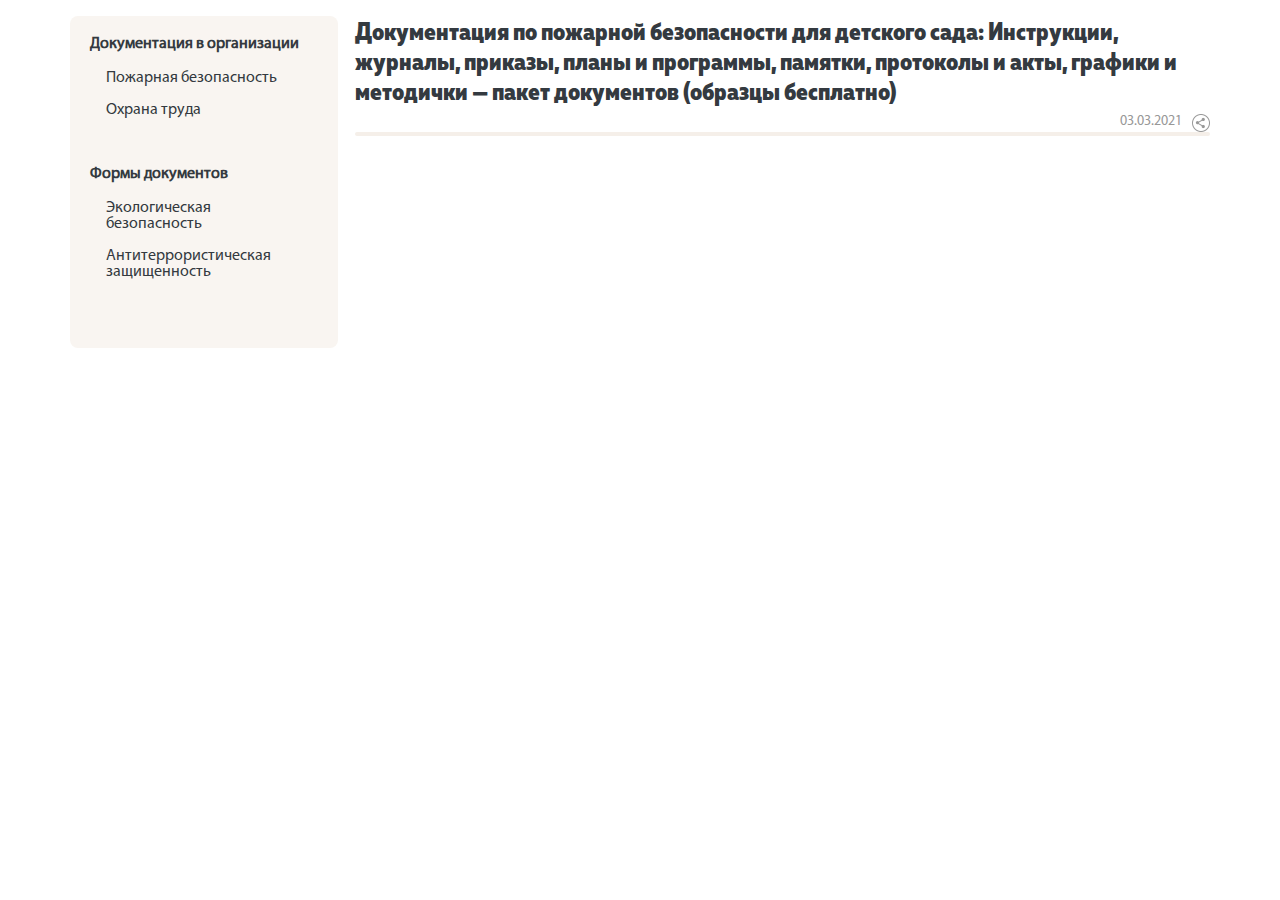
==== detail.html @ 2330998b "начал детальную статью" ====
<!DOCTYPE html>
<html lang="en">

<head>
    <meta charset="UTF-8">
    <meta http-equiv="X-UA-Compatible" content="IE=edge">
    <meta name="viewport" content="width=device-width, initial-scale=1.0">
    <link rel="stylesheet" href="/css/bootstrap.min.css">
    <link rel="stylesheet" href="/css/template_styles.css">
    <link rel="stylesheet" href="/css/main.css">
    <title>Детальная новость</title>
</head>

<body>
    <div class="container">
        <div class="row my-3">
            <div class="col-lg-3 px-0">
                <div class="filter">
                    <ul class="filter-list pl-0 pt-0">
                        <li class="dropright filter-list_margin">
                            <div class="filter-list_li__title">Документация в организации</div>
                            <ul class="filter-list pl-2">
                                <li class="dropright">
                                    <a class="dropdown-item filter-list_li" href="#">
                                        <div class="text-normal">Пожарная безопасность</div>
                                    </a>
                                </li>
                                <li class="dropright">
                                    <a class="dropdown-item filter-list_li" href="#">
                                        <div class="text-normal">Охрана труда</div>
                                    </a>
                                </li>
                            </ul>
                        </li>
                        <li class="dropright filter-list_margin">
                            <div class="filter-list_li__title">Формы документов</div>
                            <ul class="filter-list pl-2">
                                <li class="dropright">
                                    <a class="dropdown-item filter-list_li" href="#">
                                        <div class="text-normal">Экологическая безопасность</div>
                                    </a>
                                </li>
                                <li class="dropright">
                                    <a class="dropdown-item filter-list_li" href="#">
                                        <div class="text-normal">Антитеррористическая защищенность</div>
                                    </a>
                                </li>
                            </ul>
                        </li>
                    </ul>
                </div>
            </div>
            <div class="col-lg-9 px-0">
                <h1>Документация по пожарной безопасности для детского сада: Инструкции, журналы, приказы, планы и
                    программы, памятки, протоколы и акты, графики и методички — пакет документов (образцы бесплатно)
                </h1>
                <div class="d-flex justify-content-end">
                    <div class="article_date article_description">03.03.2021</div>
                    <div class="article_share"></div>
                </div>
                <div class="content"></div>

            </div>

</body>

</html>
---- css/template_styles.css ----
@charset "UTF-8";

@font-face {
    font-display: swap;
    font-family: "MullerNarrow-ExtraBold";
    src: local("MullerNarrow-ExtraBold"), url("/fonts/MullerNarrow-ExtraBold.eot?#iefix") format("embedded-opentype"), url("/fonts/MullerNarrow-ExtraBold.woff") format("woff"), url("/fonts/MullerNarrow-ExtraBold.ttf") format("truetype"), url("/fonts/MullerNarrow-ExtraBold.otf") format("opentype");
}

@font-face {
    font-display: swap;
    font-family: "MyriadPro-Regular";
    src: local("MyriadPro-Regular"), url("/fonts/MyriadPro-Regular.eot?#iefix") format("embedded-opentype"), url("/fonts/MyriadPro-Regular.woff") format("woff"), url("/fonts/MyriadPro-Regular.ttf") format("truetype"), url("/fonts/MyriadPro-Regular.otf") format("opentype");
}

@font-face {
    font-display: swap;
    font-family: "MyriadPro-Bold_0";
    src: local("MyriadPro-Bold_0"), url("/fonts/MyriadPro-Bold_0.eot?#iefix") format("embedded-opentype"), url("/fonts/MyriadPro-Bold_0.woff") format("woff"), url("/fonts/MyriadPro-Bold_0.ttf") format("truetype"), url("/fonts/MyriadPro-Bold_0.otf") format("opentype");
}

body {
    font-family: MyriadPro-Regular;
    font-size: 18px;
    line-height: 1.2;
    font-weight: 400;
    color: #343a40;
}

h1 {
    font-family: "MullerNarrow-ExtraBold";
    font-size: 25px;
    line-height: 1.2;
    font-weight: 800;
    color: #343a40;
}

.h2 {
    font-size: 2rem !important;
}

h3 {
    font-family: "MullerNarrow-ExtraBold";
    font-size: 19px;
    line-height: 1.2;
    font-weight: 800;
    color: #343a40;
}

.home {
    background-image: url("/bitrix/templates/new-gotdoc/img/logo.png");
    background-repeat: no-repeat;
    background-size: contain;
    width: 55px;
    height: 50px;
    background-position: center;
}

.banner {
    background-image: url(img/banner-head.png);
    background-repeat: no-repeat;
    width: 100%;
    height: 45px;
}

.nav-link_menu {
    font-size: 14px;
    color: #dc3545;
}

.nav-link_menu:hover {
    color: #F07581;
}

.select-region_city {
    font-size: 16px;
    color: #dc3545;
}

.wrapGeoIpReaspekt {
    font-family: MyriadPro-Regular;
}

.select-region_city:hover {
    cursor: pointer;
}

.select-region_text {
    font-size: 16px;
    color: #212529;
}

.dottedUnderline {
    border-bottom: 2px dotted;
    border-bottom-color: currentcolor;
    border-bottom-color: #dc3545;
}

.select-region_button {
    padding: 7px 33px;
    background-color: rgba(0, 0, 0, 0);
    border: 1px solid #dc3545;
    border-radius: 5px;
}

.user-name {
    color: #212529;
}

.bi-caret-down-fill {
    font-size: 10pt;
    vertical-align: bottom;
    padding-left: 2px;
}

.site-name {
    font-family: MyriadPro-Bold_0;
    font-size: 22px;
    font-weight: 700;
    color: #212529;
}

.site-name:hover,
.user-name:hover {
    color: #212529;
    text-decoration: none;
}

.site-name_explanation {
    font-size: 16px;
    color: #212529;
}

.phone {
    font-size: 20px;
    color: #212529;
    position: relative;
}

.phone:hover {
    color: #7E8994;
}

.opening-hours {
    font-size: 16px;
    color: #212529;
}

.catalog_btn {
    background-color: #dc3545;
    border-radius: 5px;
    padding-right: 60px;
    font-family: MyriadPro-Bold_0;
    font-size: 16px;
    font-weight: 700;
    color: #ffffff !important;
    border: none;
}

.catalog_btn__img {
    padding: 16px;
}


.catalog_btn:hover,
.search_btn:hover,
.backet:hover,
.goods_buy-button:hover {
    background-color: #EE6673;
    border-color: #EE6673;
    text-decoration: none;
    color: #ffffff;
}

.form-control_input {
    border: 2px solid #dc3545;
    border-right: none;
    border-radius: 5px 0px 0px 5px;
    min-width: 324px;
    padding: 20px 0 20px 24px;
    margin-bottom: 5px;
}

.form-control_input::-webkit-input-placeholder {
    font-size: 16px;
    color: #a1a1a1;
}

.form-control_input:-ms-input-placeholder {
    font-size: 16px;
    color: #a1a1a1;
}

.form-control_input::-ms-input-placeholder {
    font-size: 16px;
    color: #a1a1a1;
}

.form-control_input::placeholder {
    font-size: 16px;
    color: #a1a1a1;
}

.form-control_input:focus {
    color: #495057;
    background-color: #fff;
    border-color: #dc3545;
    outline: 0;
    -webkit-box-shadow: none;
    box-shadow: none;
}

.search_btn {
    background-color: #dc3545;
    border-radius: 0px 5px 5px 0px;
    background-image: url(img/magnifier.png);
    background-repeat: no-repeat;
    background-position: center;
    border: 2px solid #dc3545;
    padding: 20px;
    margin-left: -5px;
    margin-bottom: 5px;
}

.backet {
    background-color: #dc3545;
    border-radius: 5px;
    padding: 10px 12px;
}

.backet_text {
    font-family: MyriadPro-Bold_0;
    font-size: 16px;
    font-weight: 700;
    color: #ffffff;
}

.dropdown .dropdown-toggle::after {
    border: none;
}

.dropdown-menu {
    background-color: #f9f5f1;
    margin: 0;
    width: 100%;
    padding: 10px;
}

ul.dropdown-menu {
    background-color: #ffffff;
}

.dropdown-item {
    padding: 8px;
    font-size: 16px;
    line-height: 15px;
    padding: 0.5rem;
    white-space: normal;
}

.dropdown-item:hover,
.dropdown-item:focus {
    background-color: #ffffff;
    border-radius: 8px;
    cursor: pointer;
}

.dropdown-submenu {
    position: relative;
}

.show>li>a.dropdown-item:hover,
.dropdown-item_li>a.dropdown-item:hover {
    background-color: #f9f5f1;
}

.dropdown-submenu .dropdown-menu {
    top: -0.55rem !important;
    left: 100% !important;
    margin-left: .6rem;
    margin-right: .1rem;
    padding: 10px;
}

.dropdown-item_li {
    list-style: none;
}

.bread-crumps_link {
    font-size: 14px;
    color: #a8a8a8;
}

.bread-crumps_general-padding {
    padding-top: 3pt;
}

.fa::after {
    content: "·";
    margin: 0 0.2rem;
    color: #a8a8a8;
}

.bread-crumps_link:hover {
    color: #a8a8a8;
    text-decoration: none;
}

.filter {
    background-color: #f9f5f1 !important;
    border-radius: 8px !important;
    padding: 20px !important;
    max-width: 94% !important;
    background-image: none !important;
    border: none !important;
}

.filter-title {
    font-family: MullerNarrow-ExtraBold;
    font-size: 25px !important;
    font-weight: 800 !important;
    margin-top: 25pt;
}

.filter-title_name {
    margin-top: 0;
    font-size: 1.75rem;
}

.filter-list_li {
    font-size: 16px;
    line-height: 16px;
    white-space: normal !important;
}

.filter-list>li {
    list-style: none;
}

.bx_filter_param_label {
    display: none;
}

.dropright .dropdown-toggle::after {
    border: none;
}

.dropdown-toggle::after {
    content: none;
}

.bi-chevron-right {
    font-size: 12px;
}

.text-normal {
    white-space: normal !important;
    width: 100%;
    color: #343a40;
}

.custom-control {
    padding-top: 10px;
}

.custom-control-label {
    font-family: "MyriadPro-Regular";
    font-size: 16px;
    line-height: 17px;
    padding-top: 4px;
    color: #343a40;
}

.custom-control-input:checked~.custom-control-label::before {
    border-color: #D6C0A9;
    background-color: #D6C0A9;
}

.custom-control-input:focus~.custom-control-label::before {
    -webkit-box-shadow: 0 0 0 .2rem #EBD8C6;
    box-shadow: 0 0 0 .2rem #EBD8C6;
}

.title {
    font-family: MullerNarrow-ExtraBold;
    font-size: 25px;
    line-height: 37px;
    font-weight: 800;
    margin-bottom: 0;
}

.card {
    background-color: #ffffff;
    border: 2px solid #f5efe9;
    border-radius: 8px;
    width: 12rem;
    height: 12rem;
    margin-right: 0.7rem;
    margin-bottom: 0.7rem;
}

.card-body {
    padding: 0;
    margin: 0px auto 20px auto;
}

.card-img-top {
    margin: 0.5rem auto;
    background-size: contain;
    background-repeat: no-repeat;
    background-position: center;
    min-height: 7rem;
    max-width: 6rem;
}

.card-text {
    font-size: 16px;
    line-height: 17px;
    color: #343a40;
    padding: 0 8px;
}

.sort {
    margin-top: 34px;
}

.sort-title,
.sort-link {
    font-size: 14px;
    line-height: 17px;
    color: #989898;
    padding-right: 30px;
    margin-bottom: 0;
}

.sort-link:hover {
    text-decoration: none;
    color: #343a40;
}

.product-list {
    background-color: #f9f5f1;
    border-radius: 8px;
    padding: 24px 36px 11px 16px;
    margin-top: 12px;
    min-height: 10rem;
}

.product-list_img {
    width: 17rem;
    background-size: contain;
    margin-right: 37px;
    background-repeat: no-repeat;
    background-position: center;
    min-width: 7rem;
    max-width: 7rem;
}

.product-list_text__title {
    margin-bottom: 14px;
}

.product-list_text__title-link,
.product-list_text__title-link:hover {
    color: #343a40;
    text-decoration: none;
}

.product-list_text__description {
    font-size: 14px;
    color: #989898;
}

.product-list_text {
    padding-right: 37px;
    padding-top: 10px;
    max-width: 27.3rem;
    min-width: 27.3rem;
}

.price {
    padding-top: 10px;
    width: 51%;
}

.price-new {
    font-family: "MullerNarrow-ExtraBold";
    font-size: 23px;
    font-weight: 800;
    color: #dc3545;
    padding-right: 5px;
}

.price-old {
    font-family: "MullerNarrow-ExtraBold";
    font-size: 16px;
    font-weight: 800;
    text-decoration: line-through;
}

.buy-button_link {
    padding: 10px 35px;
    background-color: #f9f5f1;
    border: 2px solid #dc3545;
    border-radius: 5px;
    font-family: "MyriadPro-Bold_0";
    font-weight: 700;
    letter-spacing: 0.01em;
    color: #dc3545;
}

.buy-button_link:hover {
    background-color: #dc3545;
    color: white;
}

.buy-button {
    padding-top: 30px;
}

.page-navigation {
    padding-top: 13px;
}

.page-navigation li.bx-active span,
.page-navigation .bx-pag-next span,
.page-navigation .bx-pag-prev span {
    padding: 0 10px;
}

.page-navigation li.bx-active {
    background-color: #f9f5f1;
}

.page-navidation_numbers {
    background-color: #ffffff;
    border: 2px solid #f5efe9 !important;
    border-radius: 8px !important;
    color: #989898;
    padding: 4px 0px;
    margin-right: 7px;
    text-decoration: none !important;
    cursor: pointer;
}

.page-navidation_numbers:hover {
    background-color: #f9f5f1;
    color: #989898 !important;
}

.page-navidation_numbers__link {
    color: #343a40;
    padding: 10px;
}

.page-navidation_numbers__link:hover {
    text-decoration: none;
    color: #343a40;
}

.text {
    padding-top: 30px;
}

.those-involved {
    margin-bottom: 70px;
    background-color: #ffffff;
    border: 2px solid #f5efe9;
    border-radius: 8px;
}

.those-involved_padding {
    padding: 10px 30px 30px 30px;
}

.those-involted_title {
    font-family: "MullerNarrow-ExtraBold";
    font-size: 25px;
    line-height: 37px;
    font-weight: 800;
}

.those-involted_icons {
    margin-top: 28px;
}

footer {
    background-color: #eee5dc;
}

.footer {
    padding: 40px 0;
}

.footer-title,
.footer-title:hover {
    font-family: "MullerNarrow-ExtraBold";
    font-size: 28px;
    font-weight: 800;
    color: #343a40;
}

.footer-phone_link,
.footer-phone_link:hover,
.footer-nord-soft_title,
.footer-nord-soft_title:hover {
    color: #343a40;
}

.footer-phone>p,
.footer-schedule>p {
    margin-bottom: 0;
}

.footer-phone,
.footer-schedule,
.footer-nord-soft {
    padding-top: 10px;
}

.footer-schedule,
.footer-nord-soft {
    line-height: 20px;
}

.footer-phone {
    font-size: 16px;
    line-height: 20px;
}

.footer-nord-soft_title {
    padding-bottom: 7px;
    margin-bottom: 0;
}

/* Карточка товара */
.goods {
    background-color: #ffffff;
    border: 2px solid #f5efe9;
    border-radius: 8px;
}

.goods-img {
    background-repeat: no-repeat;
    background-size: cover;
    background-position: center;
    min-height: 19rem;
    margin: 54px 70px 34px 54px;
}

.goods_price-new {
    font-family: "MullerNarrow-ExtraBold";
    font-size: 30px;
    font-weight: 800;
    color: #dc3545;
    padding-right: 8px;
}

.goods_buy-button {
    font-weight: 700;
    letter-spacing: 0.01em;
    color: #ffffff;
    background-color: #dc3545;
    border-radius: 5px;
    padding: 13px 45px;
    margin-top: 7px;
    font-size: 18px;
}

.goods-content {
    padding-top: 37px;
}

.goods-content_text {
    font-size: 16px;
    color: #989898;
    margin-bottom: 0;
}

.goods-banner {
    padding-top: 20px;
}

.goods-description {
    padding-top: 40px;
}

.goods-description_btn {
    font-size: 16px;
    line-height: 17px;
    border: 2px solid #f5efe9;
    border-radius: 8px;
    padding: 15px 23px;
    margin-right: 8px;
}

.goods-description_btn:focus,
.goods-description_btn:hover {
    -webkit-box-shadow: none;
    box-shadow: none;
    background-color: #f9f5f1;
}

.goods-description_list {
    padding-left: 0;
    line-height: 30px;
    padding-top: 20px;
}

.goods-description_list__frame {
    padding-right: 24px;
}

.goods-description_list__text {
    margin-top: 12px;
}

.goods-description_list>ol {
    padding-left: 0;
}

.goods-description_list>li,
.goods-description_list>ol>li {
    margin-left: 15px;
}

b {
    font-family: "MullerNarrow-ExtraBold";
    font-size: 19px;
    font-weight: 800;
}

.embed-responsive {
    border-radius: 8px;
    border: 2px solid white;
}

.question {
    margin-top: 40px;
}

.question-text {
    padding: 30px;
    border: 2px solid #f5efe9;
    border-radius: 8px;
    margin-top: 13px;
}

.review-img {
    background-color: #fefefe;
    border: 2px solid #f5efe9;
    height: 80px;
    margin-top: 40px;
    margin-right: 20px;
}

.review-img_url {
    border-radius: 50%;
    min-width: 80px;
    min-height: 80px;
    background-size: contain;
    background-repeat: no-repeat;
    background-position: center;
}

.questions {
    background-color: #f9f5f1;
    border-radius: 8px;
    padding: 20px 24px 20px 44px;
    margin-top: 55px;
}

.questions-text {
    font-family: "MullerNarrow-ExtraBold";
    font-size: 25px;
    font-weight: 800;
}

.questions-button {
    padding: 15px 25px;
}

.interest {
    margin-top: 76px;
    margin-bottom: 28px;
}

.card-interest {
    background-color: #f9f5f1;
    border-radius: 8px;
}

.card-interest_img {
    max-width: 120px;
    padding-top: 22px;
    padding-bottom: 7px;
    max-height: 145px;
}

.card-interest_text {
    min-height: 12rem;
    padding: 0 10px;
}

.card-interest_price {
    padding: 20px 0;
    min-height: 4.5rem;
}

.card-interest_button {
    padding-bottom: 35px;
}

.card-interest_button__link {
    padding: 12px 60px;
}

.those-involved-goods {
    margin-top: 70px;
}

/*Backet*/

.basket-item-block-amount {
    display: none;
}

.basket-item-property {
    display: none !important;
}

.basket-btn-checkout {
    font-family: MyriadPro-Bold_0;
    font-size: 16px;
    font-weight: 700;
    color: #ffffff;
    background-color: #dc3545 !important;
    padding: 10px 12px;
    border-radius: 5px;
}

.basket-btn-checkout:hover {
    background-color: #EE6673 !important;
    border-color: #EE6673 !important;
}

.bx-soa-pp-desc-container {
    display: none;
}

.row .sale-order-list-button-container .ajax_reload {
    display: none;
}

.bx_filter_search_button {
    left: 95%;
    z-index: 1;
}

.three-steps {
    background-color: #ffffff;
    border: 2px solid #f5efe9;
    border-radius: 8px;
    padding: 10px 30px 30px 30px;
}

.three-steps_title {
    font-family: "MullerNarrow-ExtraBold";
    font-size: 25px;
    line-height: 50px;
    font-weight: 800;
    color: #343a40;
}

.three-steps_cards {
    display: -webkit-box;
    display: -ms-flexbox;
    display: flex;
    -webkit-box-pack: justify;
    -ms-flex-pack: justify;
    justify-content: space-between;
    padding-top: 30px;
}

.three-steps_cards__text {
    font-size: 16px;
    line-height: 1.2;
    font-weight: 400;
    color: #343a40;
    padding-top: 20px;
    text-align: center;
}

.three-steps_cards__img {
    min-height: 55px;
}

.three-steps_cards__img-step1 {
    background-image: url("img/step1.png");
    background-repeat: no-repeat;
    background-size: auto;
    background-position: center;
    min-height: 3.5rem;
}

.three-steps_cards__img-step2 {
    background-image: url("img/step2.png");
    background-repeat: no-repeat;
    background-size: auto;
    background-position: center;
    min-height: 3.5rem;
}

.three-steps_cards__img-step3 {
    background-image: url("img/step3.png");
    background-repeat: no-repeat;
    background-size: auto;
    background-position: center;
    min-height: 3.5rem;
}

.point {
    width: 15px;
    height: 15px;
    background-color: #f8d7da;
    border-radius: 3px;
    -ms-flex-item-align: center;
    -ms-grid-row-align: center;
    align-self: center;
    margin-bottom: 5rem;
    min-width: 15px;
}

/*Фильтр в каталоге*/
---- css/main.css ----
@charset "UTF-8";
/*general*/
.filter-list {
  padding-top: 10px;
}

.carousel-indicators li {
  width: 17px !important;
  height: 17px !important;
  background-color: #feffff !important;
  border-radius: 50%;
  position: relative;
}

.carousel-caption {
  text-align: start !important;
  left: 5% !important;
}

.slide-title {
  font-family: "MullerNarrow-ExtraBold";
  font-size: 45px;
  line-height: 1.2;
  font-weight: 800;
  color: #212529;
}

.slide-title_key {
  color: #dc3545;
}

.slide-description {
  font-family: "MyriadPro-Regular";
  font-size: 20px;
  line-height: 29px;
  font-weight: 600;
  color: #212529;
  padding-top: 15px;
}

.slide-description_price {
  font-weight: 700;
  color: #dc3545;
}

.slide-description_list {
  padding-top: 20px;
  max-width: 50%;
  padding-bottom: 10px;
}

.slide-description_list > li {
  padding-top: 10px;
}

.promoter {
  font-size: 19px;
  line-height: 28px;
  font-weight: 400;
  color: #343a40;
  padding-top: 20px;
}

.promoter_title {
  font-family: "MullerNarrow-ExtraBold";
  font-size: 25px;
  line-height: 37px;
  font-weight: 800;
  color: #343a40;
}

.how-work {
  padding-top: 80px;
}

.how-work_title {
  font-family: "MullerNarrow-ExtraBold";
  font-size: 25px;
  line-height: 1.2;
  font-weight: 800;
  color: #343a40;
  padding-bottom: 30px;
}

.how-work_text {
  font-family: "MyriadPro-Regular";
  font-size: 18px;
  line-height: 28px;
  font-weight: 400;
  color: #343a40;
}

.directions {
  padding-top: 75px;
  width: 100%;
}

.fire-safety {
  background-image: url("../img/fire_safety.png");
  background-repeat: no-repeat;
  min-height: 180px;
  margin-right: 50px;
  background-color: #ffffff;
  -webkit-box-shadow: 0px 0px 20px 0px rgba(0, 0, 0, 0.15);
          box-shadow: 0px 0px 20px 0px rgba(0, 0, 0, 0.15);
  border-radius: 8px;
  background-size: cover;
}

.fire-safety_title,
.first-aid_title {
  top: 45%;
  left: 10%;
  position: absolute;
  font-family: "MullerNarrow-ExtraBold";
  font-size: 24px;
  line-height: 1.2;
  font-weight: 800;
  color: #343a40;
}

.first-aid {
  background-image: url("../img/first_aid.png");
  background-repeat: no-repeat;
  min-height: 180px;
  background-color: #ffffff;
  -webkit-box-shadow: 0px 0px 20px 0px rgba(0, 0, 0, 0.15);
          box-shadow: 0px 0px 20px 0px rgba(0, 0, 0, 0.15);
  border-radius: 8px;
}

.popular-goods {
  padding-top: 85px;
}

.popular-goods_title {
  font-family: "MullerNarrow-ExtraBold";
  font-size: 25px;
  line-height: 1.2;
  font-weight: 800;
  color: #343a40;
}

.popular-goods_description {
  padding-top: 10px;
}

.why-are-we {
  padding-top: 65px;
}

.why-are-we_text__description {
  line-height: 28px;
}

.why-are-we_slider__img {
  height: 255px;
  min-width: 178px;
}

.owl-stage-outer .owl-stage .center .why-are-we_slider__img {
  height: 292px;
  min-width: 204px;
}

.owl-stage .owl-item,
.owl-stage .cloned {
  padding-top: 18px;
}

.owl-stage .center {
  padding-top: 0;
}

.owl-next span {
  content: url("../img/right_arrow.png");
  position: absolute;
}

.owl-prev span {
  content: url("../img/left_arrow.png");
  position: absolute;
  left: -5%;
}

.owl-nav {
  display: -webkit-box;
  display: -ms-flexbox;
  display: flex;
  -webkit-box-pack: justify;
  -ms-flex-pack: justify;
  justify-content: space-between;
}

#carouselOne {
  position: relative;
}

.owl-nav {
  position: absolute;
  width: 100%;
  top: 40%;
}

.container1 {
  background: #EEE5DC !important;
}

.block7_11 {
  background: url("../img/Папка1.png") no-repeat;
  background-color: rgba(0, 0, 0, 0);
  background-position-x: 0%;
  background-position-y: 0%;
  background-color: transparent;
  background-position: bottom;
  width: 100%;
  height: 100%;
  padding: 0px !important;
  padding-top: 0px;
  z-index: -5;
  left: 0%;
}

.block7_12 {
  background: url("../img/Папка2.png") no-repeat;
  background-color: rgba(0, 0, 0, 0);
  background-position-x: 0%;
  background-position-y: 0%;
  background-color: #EEE5DC;
  background-position: top;
  width: 100%;
  height: 100%;
  padding: 0px !important;
  z-index: -5;
  left: 0%;
}

.rowfront {
  font-family: "MullerNarrow-ExtraBold";
  font-size: 25px;
  line-height: 64px;
  font-weight: 800;
  color: #343a40;
}

/*articles*/
.filter-list_li__title {
  font-family: "MyriadPro-Regular";
  font-size: 16px;
  line-height: 16px;
  font-weight: 700;
  color: #343a40;
}

.filter-list_margin {
  margin-bottom: 40px;
}

.article {
  background-color: rgba(249, 245, 241, 0);
  border: 2px solid #f5efe9;
  border-radius: 5px;
}

.article_padding {
  display: -webkit-box;
  display: -ms-flexbox;
  display: flex;
  padding: 18px;
}

.article_img {
  background-repeat: no-repeat;
  background-position: center;
  background-size: cover;
  min-width: 240px;
  min-height: 160px;
  background-color: #d7b797;
  border-radius: 5px;
}

.article_text {
  padding-left: 24px;
}

.article_description {
  font-size: 14px;
  line-height: 1.2;
  font-weight: 400;
  color: #989898;
  padding-bottom: 20px;
}

.article_share {
  background-image: url(/images/share.png);
  background-repeat: no-repeat;
  background-position: center;
  background-size: cover;
  width: 18px;
  height: 18px;
}

.article_link {
  font-weight: 700;
  letter-spacing: 0.01em;
  color: #dc3545;
}

.article_link:hover {
  color: #dc3545;
  text-decoration: none;
}

.article_title {
  padding-bottom: 10px;
  color: #343a40;
}

.article_title:hover {
  color: #343a40;
  text-decoration: none;
}

.article_date {
  padding-right: 10px;
  padding-bottom: 0;
}

.content {
  background-color: rgba(249, 245, 241, 0);
  border: 2px solid #f5efe9;
  border-radius: 8px;
}
/*# sourceMappingURL=main.css.map */
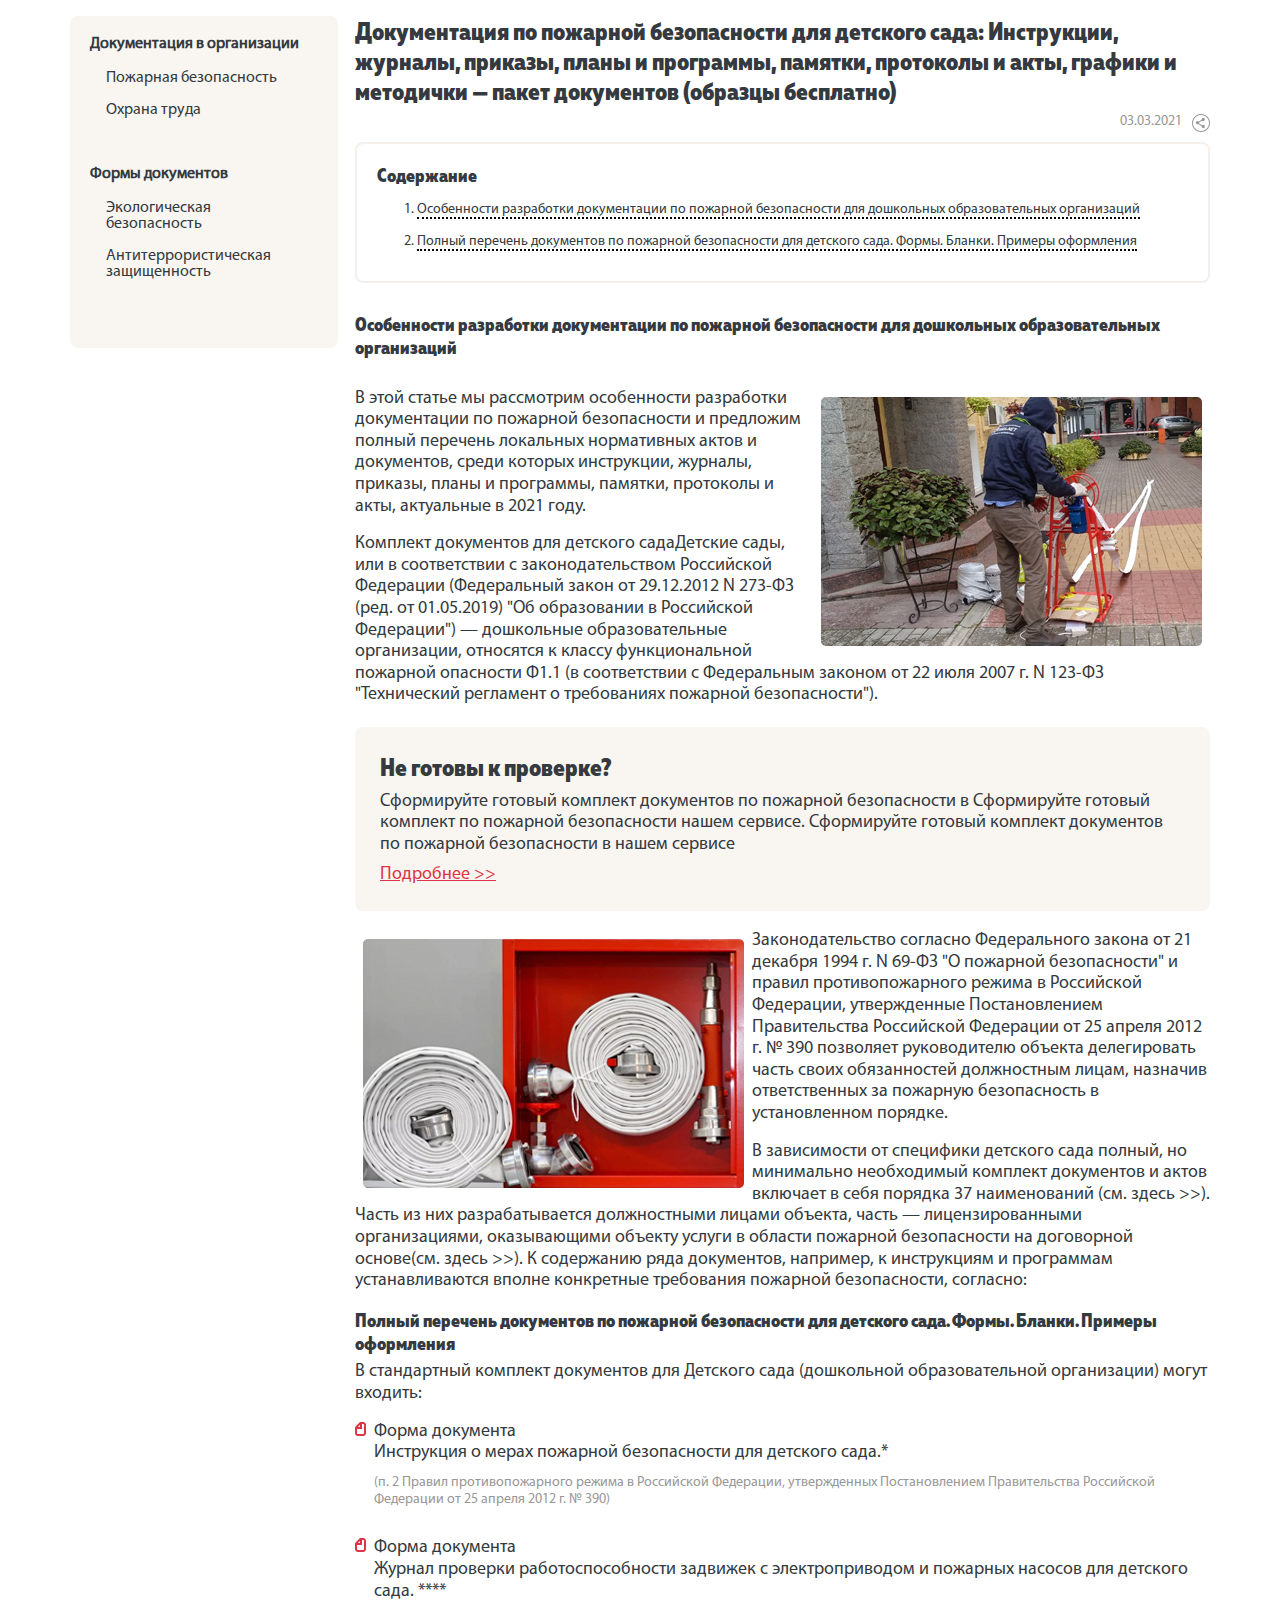
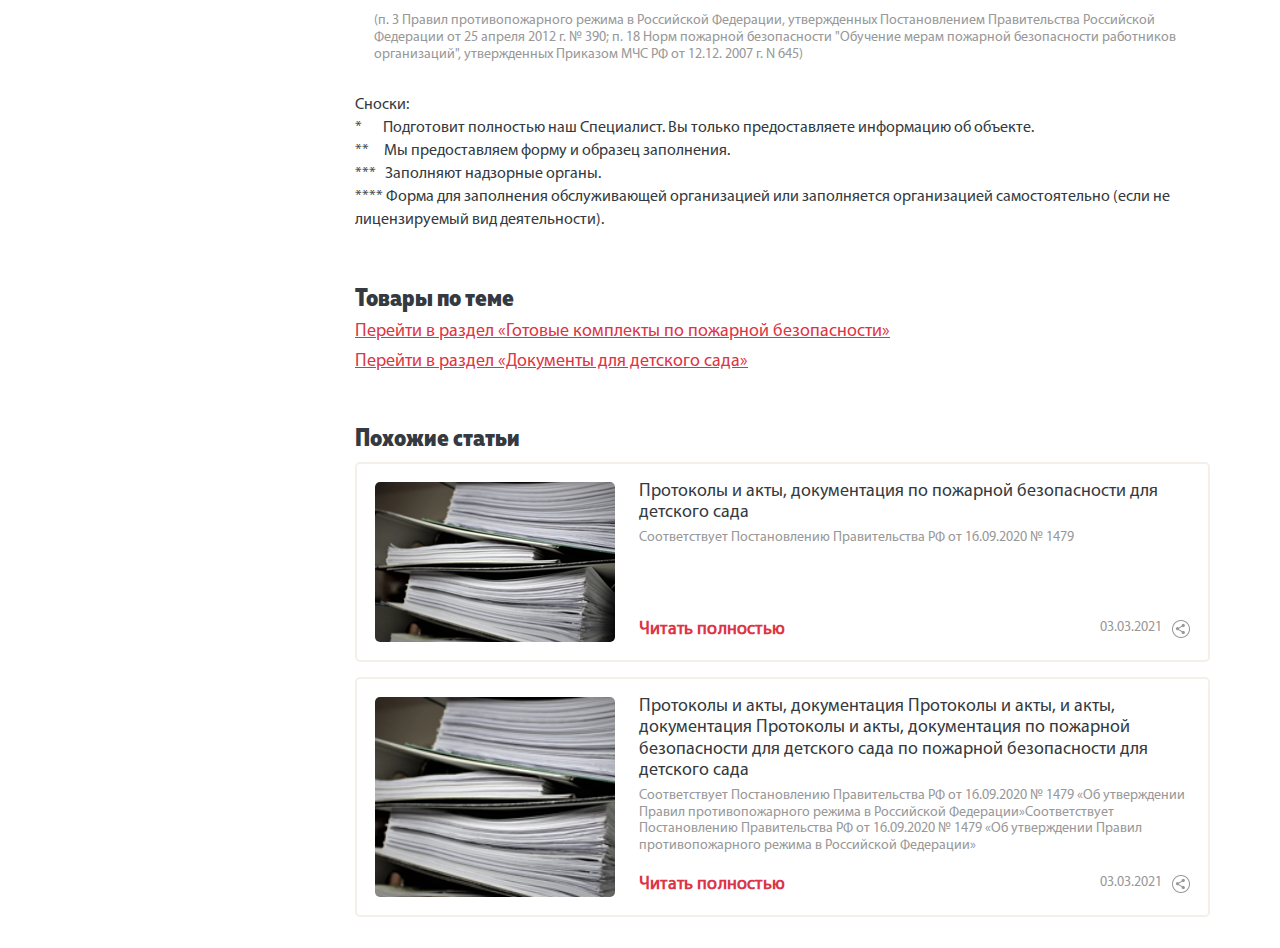
==== commit 6dfd8ad7: "закончил детальную статью" ====
--- a/detail.html
+++ b/detail.html
@@ -58,10 +58,184 @@
                     <div class="article_date article_description">03.03.2021</div>
                     <div class="article_share"></div>
                 </div>
-                <div class="content"></div>
+                <div class="content">
+                    <div class="content_padding">
+                        <div class="content_title">Содержание</div>
+                        <div class="content_list">
+                            <ol>
+                                <li>
+                                    <a href="#1">
+                                        <span>Особенности разработки документации по пожарной безопасности для
+                                            дошкольных образовательных организаций
+                                        </span>
+                                    </a>
+                                </li>
+                                <li><a href="#2">
+                                        <span>Полный перечень документов по пожарной безопасности для детского сада.
+                                            Формы. Бланки. Примеры оформления</span>
+                                    </a>
+                                </li>
+                            </ol>
+                        </div>
+                    </div>
+                </div>
+                <div class="detail">
+                    <h3><a name="1"></a>Особенности разработки документации по пожарной безопасности для дошкольных
+                        образовательных организаций</h3><br>
+                    <img src="/images/article_img_detail.png" alt="article_img_detail" class="float-right">
+                    <p>
+                        В этой статье мы рассмотрим особенности разработки
+                        документации по пожарной безопасности и предложим полный
+                        перечень локальных нормативных актов и документов, среди
+                        которых инструкции, журналы, приказы, планы и программы,
+                        памятки, протоколы и акты, актуальные в 2021 году.
+                    </p>
+                    <p>Комплект документов для детского садаДетские сады, или
+                        в соответствии с законодательством Российской Федерации
+                        (Федеральный закон от 29.12.2012 N 273-ФЗ (ред. от 01.05.2019)
+                        "Об образовании в Российской Федерации") — дошкольные
+                        образовательные организации, относятся к классу
+                        функциональной пожарной опасности Ф1.1 (в соответствии
+                        с Федеральным законом от 22 июля 2007 г. N 123-ФЗ "Технический регламент о требованиях пожарной
+                        безопасности").</p>
+
+                    <div class="article-banner">
+                        <div class="article-banner_padding">
+                            <div class="article-banner_title">Не готовы к проверке?</div>
+                            <div class="article-banner_text">Сформируйте готовый комплект документов по пожарной
+                                безопасности в Сформируйте готовый комплект по пожарной безопасности
+                                нашем сервисе. Сформируйте готовый комплект документов по пожарной безопасности в нашем
+                                сервисе</div>
+                            <a href="#" class="article-banner_link">Подробнее >></a>
+                        </div>
+                    </div>
+                    <img src="/images/article_img_detail1.png" alt="article_img_detail1" class="float-left">
+                    <p>Законодательство согласно Федерального закона от 21 декабря 1994 г. N 69-ФЗ "О пожарной
+                        безопасности" и правил противопожарного режима в Российской Федерации, утвержденные
+                        Постановлением Правительства Российской Федерации от 25 апреля 2012 г. № 390 позволяет
+                        руководителю объекта делегировать часть своих обязанностей должностным лицам, назначив
+                        ответственных за пожарную безопасность в установленном порядке.</p>
+                    <p>В зависимости от специфики детского сада полный, но минимально необходимый комплект документов и
+                        актов включает в себя порядка 37 наименований (см. здесь >>). Часть из них разрабатывается
+                        должностными лицами объекта, часть — лицензированными организациями, оказывающими объекту услуги
+                        в области пожарной безопасности на договорной основе(см. здесь >>). К содержанию ряда
+                        документов, например, к инструкциям и программам устанавливаются вполне конкретные требования
+                        пожарной безопасности, согласно:</p>
+                    <h3><a name="2"></a>Полный перечень документов по пожарной безопасности для детского сада.
+                        Формы. Бланки. Примеры оформления</h3>
+                    <p>В стандартный комплект документов для Детского сада (дошкольной образовательной организации)
+                        могут входить:</p>
+                    <div class="document-form">
+                        <div class="document-form_icon"></div>
+                        <div>
+                            <div class="document-form_title">Форма документа<br>Инструкция о мерах пожарной безопасности
+                                для
+                                детского сада.*
+                            </div>
+                            <div class="document-form_description">(п. 2 Правил противопожарного режима в Российской
+                                Федерации, утвержденных Постановлением Правительства Российской Федерации от 25 апреля
+                                2012
+                                г. № 390)</div>
+                        </div>
+                    </div>
+                    <div class="document-form">
+                        <div class="document-form_icon"></div>
+                        <div>
+                            <div class="document-form_title">Форма документа<br>Журнал проверки работоспособности
+                                задвижек с электроприводом и пожарных насосов для детского сада. ****
+                            </div>
+                            <div class="document-form_description">(п. 3 Правил противопожарного режима в Российской
+                                Федерации, утвержденных Постановлением Правительства Российской Федерации от 25 апреля
+                                2012 г. № 390; п. 18 Норм пожарной безопасности "Обучение мерам пожарной безопасности
+                                работников организаций", утвержденных Приказом МЧС РФ от 12.12. 2007 г. N 645)</div>
+                        </div>
+                    </div>
+                    <div class="footnotes">
+                        <p>Сноски:</p>
+                        <p>*&nbsp;&nbsp;&nbsp;&nbsp;&nbsp;&nbsp;&nbsp;Подготовит полностью наш Специалист. Вы только
+                            предоставляете
+                            информацию
+                            об объекте.</p>
+                        <p>**&nbsp;&nbsp;&nbsp;&nbsp;&nbsp;Мы предоставляем форму и образец заполнения.</p>
+                        <p>***&nbsp;&nbsp;&nbsp;Заполняют надзорные органы.</p>
+                        <p>**** Форма для заполнения обслуживающей организацией или заполняется организацией
+                            самостоятельно
+                            (если не лицензируемый вид деятельности).</p>
+                    </div>
+                    <div class="products-by-topic">
+                        <div class="product-by-topic_title">Товары по теме</div>
+                        <div class="product-by-topic_link"><a href="#">Перейти в раздел «Готовые комплекты по пожарной
+                                безопасности»</a></div>
+                        <div class="product-by-topic_link"><a href="#">Перейти в раздел «Документы для детского
+                                сада»</a></div>
+                    </div>
+                </div>
+                <div class="similar-articles">
+                    <div class="similar-articles_title">Похожие статьи</div>
+                    <div class="article">
+                        <div class="article_padding">
+                            <div class="article_img" style="background-image: url(/images/article_img.png);">
+                            </div>
+                            <div class="article_text">
+                                <div>
+                                    <a href="#" class="article_title">Протоколы и акты, документация по пожарной
+                                        безопасности
+                                        для
+                                        детского сада</a>
+                                    <div class="article_description">Соответствует Постановлению Правительства РФ от
+                                        16.09.2020
+                                        № 1479</div>
+                                </div>
+                                <div class="d-flex justify-content-between">
+                                    <a href="#" class="article_link">Читать полностью</a>
+                                    <div class="d-flex justify-content-between">
+                                        <div class="article_date article_description">03.03.2021</div>
+                                        <div class="article_share"></div>
+                                    </div>
+                                </div>
+                            </div>
+                        </div>
+                    </div>
+                    <div class="article">
+                        <div class="article_padding">
+                            <div class="article_img" style="background-image: url(/images/article_img.png);">
+                            </div>
+                            <div class="article_text">
+                                <div>
+                                    <a href="" class="article_title">Протоколы и акты, документация Протоколы и акты, и
+                                        акты, документация Протоколы и акты,
+                                        документация по пожарной безопасности
+                                        для
+                                        детского сада по пожарной безопасности
+                                        для
+                                        детского сада</a>
+                                    <div class="article_description">Соответствует Постановлению Правительства РФ от
+                                        16.09.2020
+                                        № 1479 «Об утверждении
+                                        Правил противопожарного режима в Российской Федерации»Соответствует
+                                        Постановлению
+                                        Правительства РФ от
+                                        16.09.2020
+                                        № 1479 «Об утверждении
+                                        Правил противопожарного режима в Российской Федерации»</div>
+                                </div>
+                                <div class="d-flex justify-content-between">
+                                    <a href="#" class="article_link">Читать полностью</a>
+                                    <div class="d-flex justify-content-between">
+                                        <div class="article_date article_description">03.03.2021</div>
+                                        <div class="article_share"></div>
+                                    </div>
+                                </div>
+                            </div>
+                        </div>
+                    </div>
+
+                </div>
 
             </div>
 
+        </div>
+
 </body>
 
 </html>--- a/css/template_styles.css
+++ b/css/template_styles.css
@@ -1,933 +1,931 @@
 @charset "UTF-8";
-
 @font-face {
-    font-display: swap;
-    font-family: "MullerNarrow-ExtraBold";
-    src: local("MullerNarrow-ExtraBold"), url("/fonts/MullerNarrow-ExtraBold.eot?#iefix") format("embedded-opentype"), url("/fonts/MullerNarrow-ExtraBold.woff") format("woff"), url("/fonts/MullerNarrow-ExtraBold.ttf") format("truetype"), url("/fonts/MullerNarrow-ExtraBold.otf") format("opentype");
+  font-display: swap;
+  font-family: "MullerNarrow-ExtraBold";
+  src: local("MullerNarrow-ExtraBold"), url("/fonts/MullerNarrow-ExtraBold.eot?#iefix") format("embedded-opentype"), url("/fonts/MullerNarrow-ExtraBold.woff") format("woff"), url("/fonts/MullerNarrow-ExtraBold.ttf") format("truetype"), url("/fonts/MullerNarrow-ExtraBold.otf") format("opentype");
 }
 
 @font-face {
-    font-display: swap;
-    font-family: "MyriadPro-Regular";
-    src: local("MyriadPro-Regular"), url("/fonts/MyriadPro-Regular.eot?#iefix") format("embedded-opentype"), url("/fonts/MyriadPro-Regular.woff") format("woff"), url("/fonts/MyriadPro-Regular.ttf") format("truetype"), url("/fonts/MyriadPro-Regular.otf") format("opentype");
+  font-display: swap;
+  font-family: "MyriadPro-Regular";
+  src: local("MyriadPro-Regular"), url("/fonts/MyriadPro-Regular.eot?#iefix") format("embedded-opentype"), url("/fonts/MyriadPro-Regular.woff") format("woff"), url("/fonts/MyriadPro-Regular.ttf") format("truetype"), url("/fonts/MyriadPro-Regular.otf") format("opentype");
 }
 
 @font-face {
-    font-display: swap;
-    font-family: "MyriadPro-Bold_0";
-    src: local("MyriadPro-Bold_0"), url("/fonts/MyriadPro-Bold_0.eot?#iefix") format("embedded-opentype"), url("/fonts/MyriadPro-Bold_0.woff") format("woff"), url("/fonts/MyriadPro-Bold_0.ttf") format("truetype"), url("/fonts/MyriadPro-Bold_0.otf") format("opentype");
+  font-display: swap;
+  font-family: "MyriadPro-Bold_0";
+  src: local("MyriadPro-Bold_0"), url("/fonts/MyriadPro-Bold_0.eot?#iefix") format("embedded-opentype"), url("/fonts/MyriadPro-Bold_0.woff") format("woff"), url("/fonts/MyriadPro-Bold_0.ttf") format("truetype"), url("/fonts/MyriadPro-Bold_0.otf") format("opentype");
 }
 
 body {
-    font-family: MyriadPro-Regular;
-    font-size: 18px;
-    line-height: 1.2;
-    font-weight: 400;
-    color: #343a40;
+  font-family: MyriadPro-Regular;
+  font-size: 18px;
+  line-height: 1.2;
+  font-weight: 400;
+  color: #343a40;
 }
 
 h1 {
-    font-family: "MullerNarrow-ExtraBold";
-    font-size: 25px;
-    line-height: 1.2;
-    font-weight: 800;
-    color: #343a40;
+  font-family: "MullerNarrow-ExtraBold";
+  font-size: 25px;
+  line-height: 1.2;
+  font-weight: 800;
+  color: #343a40;
 }
 
 .h2 {
-    font-size: 2rem !important;
+  font-size: 2rem !important;
 }
 
 h3 {
-    font-family: "MullerNarrow-ExtraBold";
-    font-size: 19px;
-    line-height: 1.2;
-    font-weight: 800;
-    color: #343a40;
+  font-family: "MullerNarrow-ExtraBold";
+  font-size: 19px;
+  line-height: 1.2;
+  font-weight: 800;
+  color: #343a40;
 }
 
 .home {
-    background-image: url("/bitrix/templates/new-gotdoc/img/logo.png");
-    background-repeat: no-repeat;
-    background-size: contain;
-    width: 55px;
-    height: 50px;
-    background-position: center;
+  background-image: url("/bitrix/templates/new-gotdoc/img/logo.png");
+  background-repeat: no-repeat;
+  background-size: contain;
+  width: 55px;
+  height: 50px;
+  background-position: center;
 }
 
 .banner {
-    background-image: url(img/banner-head.png);
-    background-repeat: no-repeat;
-    width: 100%;
-    height: 45px;
+  background-image: url(img/banner-head.png);
+  background-repeat: no-repeat;
+  width: 100%;
+  height: 45px;
 }
 
 .nav-link_menu {
-    font-size: 14px;
-    color: #dc3545;
+  font-size: 14px;
+  color: #dc3545;
 }
 
 .nav-link_menu:hover {
-    color: #F07581;
+  color: #F07581;
 }
 
 .select-region_city {
-    font-size: 16px;
-    color: #dc3545;
+  font-size: 16px;
+  color: #dc3545;
 }
 
 .wrapGeoIpReaspekt {
-    font-family: MyriadPro-Regular;
+  font-family: MyriadPro-Regular;
 }
 
 .select-region_city:hover {
-    cursor: pointer;
+  cursor: pointer;
 }
 
 .select-region_text {
-    font-size: 16px;
-    color: #212529;
+  font-size: 16px;
+  color: #212529;
 }
 
 .dottedUnderline {
-    border-bottom: 2px dotted;
-    border-bottom-color: currentcolor;
-    border-bottom-color: #dc3545;
+  border-bottom: 2px dotted;
+  border-bottom-color: currentcolor;
+  border-bottom-color: #dc3545;
 }
 
 .select-region_button {
-    padding: 7px 33px;
-    background-color: rgba(0, 0, 0, 0);
-    border: 1px solid #dc3545;
-    border-radius: 5px;
+  padding: 7px 33px;
+  background-color: rgba(0, 0, 0, 0);
+  border: 1px solid #dc3545;
+  border-radius: 5px;
 }
 
 .user-name {
-    color: #212529;
+  color: #212529;
 }
 
 .bi-caret-down-fill {
-    font-size: 10pt;
-    vertical-align: bottom;
-    padding-left: 2px;
+  font-size: 10pt;
+  vertical-align: bottom;
+  padding-left: 2px;
 }
 
 .site-name {
-    font-family: MyriadPro-Bold_0;
-    font-size: 22px;
-    font-weight: 700;
-    color: #212529;
+  font-family: MyriadPro-Bold_0;
+  font-size: 22px;
+  font-weight: 700;
+  color: #212529;
 }
 
 .site-name:hover,
 .user-name:hover {
-    color: #212529;
-    text-decoration: none;
+  color: #212529;
+  text-decoration: none;
 }
 
 .site-name_explanation {
-    font-size: 16px;
-    color: #212529;
+  font-size: 16px;
+  color: #212529;
 }
 
 .phone {
-    font-size: 20px;
-    color: #212529;
-    position: relative;
+  font-size: 20px;
+  color: #212529;
+  position: relative;
 }
 
 .phone:hover {
-    color: #7E8994;
+  color: #7E8994;
 }
 
 .opening-hours {
-    font-size: 16px;
-    color: #212529;
+  font-size: 16px;
+  color: #212529;
 }
 
 .catalog_btn {
-    background-color: #dc3545;
-    border-radius: 5px;
-    padding-right: 60px;
-    font-family: MyriadPro-Bold_0;
-    font-size: 16px;
-    font-weight: 700;
-    color: #ffffff !important;
-    border: none;
+  background-color: #dc3545;
+  border-radius: 5px;
+  padding-right: 60px;
+  font-family: MyriadPro-Bold_0;
+  font-size: 16px;
+  font-weight: 700;
+  color: #ffffff !important;
+  border: none;
 }
 
 .catalog_btn__img {
-    padding: 16px;
-}
-
+  padding: 16px;
+}
 
 .catalog_btn:hover,
 .search_btn:hover,
 .backet:hover,
 .goods_buy-button:hover {
-    background-color: #EE6673;
-    border-color: #EE6673;
-    text-decoration: none;
-    color: #ffffff;
+  background-color: #EE6673;
+  border-color: #EE6673;
+  text-decoration: none;
+  color: #ffffff;
 }
 
 .form-control_input {
-    border: 2px solid #dc3545;
-    border-right: none;
-    border-radius: 5px 0px 0px 5px;
-    min-width: 324px;
-    padding: 20px 0 20px 24px;
-    margin-bottom: 5px;
+  border: 2px solid #dc3545;
+  border-right: none;
+  border-radius: 5px 0px 0px 5px;
+  min-width: 324px;
+  padding: 20px 0 20px 24px;
+  margin-bottom: 5px;
 }
 
 .form-control_input::-webkit-input-placeholder {
-    font-size: 16px;
-    color: #a1a1a1;
+  font-size: 16px;
+  color: #a1a1a1;
 }
 
 .form-control_input:-ms-input-placeholder {
-    font-size: 16px;
-    color: #a1a1a1;
+  font-size: 16px;
+  color: #a1a1a1;
 }
 
 .form-control_input::-ms-input-placeholder {
-    font-size: 16px;
-    color: #a1a1a1;
+  font-size: 16px;
+  color: #a1a1a1;
 }
 
 .form-control_input::placeholder {
-    font-size: 16px;
-    color: #a1a1a1;
+  font-size: 16px;
+  color: #a1a1a1;
 }
 
 .form-control_input:focus {
-    color: #495057;
-    background-color: #fff;
-    border-color: #dc3545;
-    outline: 0;
-    -webkit-box-shadow: none;
-    box-shadow: none;
+  color: #495057;
+  background-color: #fff;
+  border-color: #dc3545;
+  outline: 0;
+  -webkit-box-shadow: none;
+  box-shadow: none;
 }
 
 .search_btn {
-    background-color: #dc3545;
-    border-radius: 0px 5px 5px 0px;
-    background-image: url(img/magnifier.png);
-    background-repeat: no-repeat;
-    background-position: center;
-    border: 2px solid #dc3545;
-    padding: 20px;
-    margin-left: -5px;
-    margin-bottom: 5px;
+  background-color: #dc3545;
+  border-radius: 0px 5px 5px 0px;
+  background-image: url(img/magnifier.png);
+  background-repeat: no-repeat;
+  background-position: center;
+  border: 2px solid #dc3545;
+  padding: 20px;
+  margin-left: -5px;
+  margin-bottom: 5px;
 }
 
 .backet {
-    background-color: #dc3545;
-    border-radius: 5px;
-    padding: 10px 12px;
+  background-color: #dc3545;
+  border-radius: 5px;
+  padding: 10px 12px;
 }
 
 .backet_text {
-    font-family: MyriadPro-Bold_0;
-    font-size: 16px;
-    font-weight: 700;
-    color: #ffffff;
+  font-family: MyriadPro-Bold_0;
+  font-size: 16px;
+  font-weight: 700;
+  color: #ffffff;
 }
 
 .dropdown .dropdown-toggle::after {
-    border: none;
+  border: none;
 }
 
 .dropdown-menu {
-    background-color: #f9f5f1;
-    margin: 0;
-    width: 100%;
-    padding: 10px;
+  background-color: #f9f5f1;
+  margin: 0;
+  width: 100%;
+  padding: 10px;
 }
 
 ul.dropdown-menu {
-    background-color: #ffffff;
+  background-color: #ffffff;
 }
 
 .dropdown-item {
-    padding: 8px;
-    font-size: 16px;
-    line-height: 15px;
-    padding: 0.5rem;
-    white-space: normal;
+  padding: 8px;
+  font-size: 16px;
+  line-height: 15px;
+  padding: 0.5rem;
+  white-space: normal;
 }
 
 .dropdown-item:hover,
 .dropdown-item:focus {
-    background-color: #ffffff;
-    border-radius: 8px;
-    cursor: pointer;
+  background-color: #ffffff;
+  border-radius: 8px;
+  cursor: pointer;
 }
 
 .dropdown-submenu {
-    position: relative;
-}
-
-.show>li>a.dropdown-item:hover,
-.dropdown-item_li>a.dropdown-item:hover {
-    background-color: #f9f5f1;
+  position: relative;
+}
+
+.show > li > a.dropdown-item:hover,
+.dropdown-item_li > a.dropdown-item:hover {
+  background-color: #f9f5f1;
 }
 
 .dropdown-submenu .dropdown-menu {
-    top: -0.55rem !important;
-    left: 100% !important;
-    margin-left: .6rem;
-    margin-right: .1rem;
-    padding: 10px;
+  top: -0.55rem !important;
+  left: 100% !important;
+  margin-left: .6rem;
+  margin-right: .1rem;
+  padding: 10px;
 }
 
 .dropdown-item_li {
-    list-style: none;
+  list-style: none;
 }
 
 .bread-crumps_link {
-    font-size: 14px;
-    color: #a8a8a8;
+  font-size: 14px;
+  color: #a8a8a8;
 }
 
 .bread-crumps_general-padding {
-    padding-top: 3pt;
+  padding-top: 3pt;
 }
 
 .fa::after {
-    content: "·";
-    margin: 0 0.2rem;
-    color: #a8a8a8;
+  content: "·";
+  margin: 0 0.2rem;
+  color: #a8a8a8;
 }
 
 .bread-crumps_link:hover {
-    color: #a8a8a8;
-    text-decoration: none;
+  color: #a8a8a8;
+  text-decoration: none;
 }
 
 .filter {
-    background-color: #f9f5f1 !important;
-    border-radius: 8px !important;
-    padding: 20px !important;
-    max-width: 94% !important;
-    background-image: none !important;
-    border: none !important;
+  background-color: #f9f5f1 !important;
+  border-radius: 8px !important;
+  padding: 20px !important;
+  max-width: 94% !important;
+  background-image: none !important;
+  border: none !important;
 }
 
 .filter-title {
-    font-family: MullerNarrow-ExtraBold;
-    font-size: 25px !important;
-    font-weight: 800 !important;
-    margin-top: 25pt;
+  font-family: MullerNarrow-ExtraBold;
+  font-size: 25px !important;
+  font-weight: 800 !important;
+  margin-top: 25pt;
 }
 
 .filter-title_name {
-    margin-top: 0;
-    font-size: 1.75rem;
+  margin-top: 0;
+  font-size: 1.75rem;
 }
 
 .filter-list_li {
-    font-size: 16px;
-    line-height: 16px;
-    white-space: normal !important;
-}
-
-.filter-list>li {
-    list-style: none;
+  font-size: 16px;
+  line-height: 16px;
+  white-space: normal !important;
+}
+
+.filter-list > li {
+  list-style: none;
 }
 
 .bx_filter_param_label {
-    display: none;
+  display: none;
 }
 
 .dropright .dropdown-toggle::after {
-    border: none;
+  border: none;
 }
 
 .dropdown-toggle::after {
-    content: none;
+  content: none;
 }
 
 .bi-chevron-right {
-    font-size: 12px;
+  font-size: 12px;
 }
 
 .text-normal {
-    white-space: normal !important;
-    width: 100%;
-    color: #343a40;
+  white-space: normal !important;
+  width: 100%;
+  color: #343a40;
 }
 
 .custom-control {
-    padding-top: 10px;
+  padding-top: 10px;
 }
 
 .custom-control-label {
-    font-family: "MyriadPro-Regular";
-    font-size: 16px;
-    line-height: 17px;
-    padding-top: 4px;
-    color: #343a40;
-}
-
-.custom-control-input:checked~.custom-control-label::before {
-    border-color: #D6C0A9;
-    background-color: #D6C0A9;
-}
-
-.custom-control-input:focus~.custom-control-label::before {
-    -webkit-box-shadow: 0 0 0 .2rem #EBD8C6;
-    box-shadow: 0 0 0 .2rem #EBD8C6;
+  font-family: "MyriadPro-Regular";
+  font-size: 16px;
+  line-height: 17px;
+  padding-top: 4px;
+  color: #343a40;
+}
+
+.custom-control-input:checked ~ .custom-control-label::before {
+  border-color: #D6C0A9;
+  background-color: #D6C0A9;
+}
+
+.custom-control-input:focus ~ .custom-control-label::before {
+  -webkit-box-shadow: 0 0 0 .2rem #EBD8C6;
+  box-shadow: 0 0 0 .2rem #EBD8C6;
 }
 
 .title {
-    font-family: MullerNarrow-ExtraBold;
-    font-size: 25px;
-    line-height: 37px;
-    font-weight: 800;
-    margin-bottom: 0;
+  font-family: MullerNarrow-ExtraBold;
+  font-size: 25px;
+  line-height: 37px;
+  font-weight: 800;
+  margin-bottom: 0;
 }
 
 .card {
-    background-color: #ffffff;
-    border: 2px solid #f5efe9;
-    border-radius: 8px;
-    width: 12rem;
-    height: 12rem;
-    margin-right: 0.7rem;
-    margin-bottom: 0.7rem;
+  background-color: #ffffff;
+  border: 2px solid #f5efe9;
+  border-radius: 8px;
+  width: 12rem;
+  height: 12rem;
+  margin-right: 0.7rem;
+  margin-bottom: 0.7rem;
 }
 
 .card-body {
-    padding: 0;
-    margin: 0px auto 20px auto;
+  padding: 0;
+  margin: 0px auto 20px auto;
 }
 
 .card-img-top {
-    margin: 0.5rem auto;
-    background-size: contain;
-    background-repeat: no-repeat;
-    background-position: center;
-    min-height: 7rem;
-    max-width: 6rem;
+  margin: 0.5rem auto;
+  background-size: contain;
+  background-repeat: no-repeat;
+  background-position: center;
+  min-height: 7rem;
+  max-width: 6rem;
 }
 
 .card-text {
-    font-size: 16px;
-    line-height: 17px;
-    color: #343a40;
-    padding: 0 8px;
+  font-size: 16px;
+  line-height: 17px;
+  color: #343a40;
+  padding: 0 8px;
 }
 
 .sort {
-    margin-top: 34px;
+  margin-top: 34px;
 }
 
 .sort-title,
 .sort-link {
-    font-size: 14px;
-    line-height: 17px;
-    color: #989898;
-    padding-right: 30px;
-    margin-bottom: 0;
+  font-size: 14px;
+  line-height: 17px;
+  color: #989898;
+  padding-right: 30px;
+  margin-bottom: 0;
 }
 
 .sort-link:hover {
-    text-decoration: none;
-    color: #343a40;
+  text-decoration: none;
+  color: #343a40;
 }
 
 .product-list {
-    background-color: #f9f5f1;
-    border-radius: 8px;
-    padding: 24px 36px 11px 16px;
-    margin-top: 12px;
-    min-height: 10rem;
+  background-color: #f9f5f1;
+  border-radius: 8px;
+  padding: 24px 36px 11px 16px;
+  margin-top: 12px;
+  min-height: 10rem;
 }
 
 .product-list_img {
-    width: 17rem;
-    background-size: contain;
-    margin-right: 37px;
-    background-repeat: no-repeat;
-    background-position: center;
-    min-width: 7rem;
-    max-width: 7rem;
+  width: 17rem;
+  background-size: contain;
+  margin-right: 37px;
+  background-repeat: no-repeat;
+  background-position: center;
+  min-width: 7rem;
+  max-width: 7rem;
 }
 
 .product-list_text__title {
-    margin-bottom: 14px;
+  margin-bottom: 14px;
 }
 
 .product-list_text__title-link,
 .product-list_text__title-link:hover {
-    color: #343a40;
-    text-decoration: none;
+  color: #343a40;
+  text-decoration: none;
 }
 
 .product-list_text__description {
-    font-size: 14px;
-    color: #989898;
+  font-size: 14px;
+  color: #989898;
 }
 
 .product-list_text {
-    padding-right: 37px;
-    padding-top: 10px;
-    max-width: 27.3rem;
-    min-width: 27.3rem;
+  padding-right: 37px;
+  padding-top: 10px;
+  max-width: 27.3rem;
+  min-width: 27.3rem;
 }
 
 .price {
-    padding-top: 10px;
-    width: 51%;
+  padding-top: 10px;
+  width: 51%;
 }
 
 .price-new {
-    font-family: "MullerNarrow-ExtraBold";
-    font-size: 23px;
-    font-weight: 800;
-    color: #dc3545;
-    padding-right: 5px;
+  font-family: "MullerNarrow-ExtraBold";
+  font-size: 23px;
+  font-weight: 800;
+  color: #dc3545;
+  padding-right: 5px;
 }
 
 .price-old {
-    font-family: "MullerNarrow-ExtraBold";
-    font-size: 16px;
-    font-weight: 800;
-    text-decoration: line-through;
+  font-family: "MullerNarrow-ExtraBold";
+  font-size: 16px;
+  font-weight: 800;
+  text-decoration: line-through;
 }
 
 .buy-button_link {
-    padding: 10px 35px;
-    background-color: #f9f5f1;
-    border: 2px solid #dc3545;
-    border-radius: 5px;
-    font-family: "MyriadPro-Bold_0";
-    font-weight: 700;
-    letter-spacing: 0.01em;
-    color: #dc3545;
+  padding: 10px 35px;
+  background-color: #f9f5f1;
+  border: 2px solid #dc3545;
+  border-radius: 5px;
+  font-family: "MyriadPro-Bold_0";
+  font-weight: 700;
+  letter-spacing: 0.01em;
+  color: #dc3545;
 }
 
 .buy-button_link:hover {
-    background-color: #dc3545;
-    color: white;
+  background-color: #dc3545;
+  color: white;
 }
 
 .buy-button {
-    padding-top: 30px;
+  padding-top: 30px;
 }
 
 .page-navigation {
-    padding-top: 13px;
+  padding-top: 13px;
 }
 
 .page-navigation li.bx-active span,
 .page-navigation .bx-pag-next span,
 .page-navigation .bx-pag-prev span {
-    padding: 0 10px;
+  padding: 0 10px;
 }
 
 .page-navigation li.bx-active {
-    background-color: #f9f5f1;
+  background-color: #f9f5f1;
 }
 
 .page-navidation_numbers {
-    background-color: #ffffff;
-    border: 2px solid #f5efe9 !important;
-    border-radius: 8px !important;
-    color: #989898;
-    padding: 4px 0px;
-    margin-right: 7px;
-    text-decoration: none !important;
-    cursor: pointer;
+  background-color: #ffffff;
+  border: 2px solid #f5efe9 !important;
+  border-radius: 8px !important;
+  color: #989898;
+  padding: 4px 0px;
+  margin-right: 7px;
+  text-decoration: none !important;
+  cursor: pointer;
 }
 
 .page-navidation_numbers:hover {
-    background-color: #f9f5f1;
-    color: #989898 !important;
+  background-color: #f9f5f1;
+  color: #989898 !important;
 }
 
 .page-navidation_numbers__link {
-    color: #343a40;
-    padding: 10px;
+  color: #343a40;
+  padding: 10px;
 }
 
 .page-navidation_numbers__link:hover {
-    text-decoration: none;
-    color: #343a40;
+  text-decoration: none;
+  color: #343a40;
 }
 
 .text {
-    padding-top: 30px;
+  padding-top: 30px;
 }
 
 .those-involved {
-    margin-bottom: 70px;
-    background-color: #ffffff;
-    border: 2px solid #f5efe9;
-    border-radius: 8px;
+  margin-bottom: 70px;
+  background-color: #ffffff;
+  border: 2px solid #f5efe9;
+  border-radius: 8px;
 }
 
 .those-involved_padding {
-    padding: 10px 30px 30px 30px;
+  padding: 10px 30px 30px 30px;
 }
 
 .those-involted_title {
-    font-family: "MullerNarrow-ExtraBold";
-    font-size: 25px;
-    line-height: 37px;
-    font-weight: 800;
+  font-family: "MullerNarrow-ExtraBold";
+  font-size: 25px;
+  line-height: 37px;
+  font-weight: 800;
 }
 
 .those-involted_icons {
-    margin-top: 28px;
+  margin-top: 28px;
 }
 
 footer {
-    background-color: #eee5dc;
+  background-color: #eee5dc;
 }
 
 .footer {
-    padding: 40px 0;
+  padding: 40px 0;
 }
 
 .footer-title,
 .footer-title:hover {
-    font-family: "MullerNarrow-ExtraBold";
-    font-size: 28px;
-    font-weight: 800;
-    color: #343a40;
+  font-family: "MullerNarrow-ExtraBold";
+  font-size: 28px;
+  font-weight: 800;
+  color: #343a40;
 }
 
 .footer-phone_link,
 .footer-phone_link:hover,
 .footer-nord-soft_title,
 .footer-nord-soft_title:hover {
-    color: #343a40;
-}
-
-.footer-phone>p,
-.footer-schedule>p {
-    margin-bottom: 0;
+  color: #343a40;
+}
+
+.footer-phone > p,
+.footer-schedule > p {
+  margin-bottom: 0;
 }
 
 .footer-phone,
 .footer-schedule,
 .footer-nord-soft {
-    padding-top: 10px;
+  padding-top: 10px;
 }
 
 .footer-schedule,
 .footer-nord-soft {
-    line-height: 20px;
+  line-height: 20px;
 }
 
 .footer-phone {
-    font-size: 16px;
-    line-height: 20px;
+  font-size: 16px;
+  line-height: 20px;
 }
 
 .footer-nord-soft_title {
-    padding-bottom: 7px;
-    margin-bottom: 0;
+  padding-bottom: 7px;
+  margin-bottom: 0;
 }
 
 /* Карточка товара */
 .goods {
-    background-color: #ffffff;
-    border: 2px solid #f5efe9;
-    border-radius: 8px;
+  background-color: #ffffff;
+  border: 2px solid #f5efe9;
+  border-radius: 8px;
 }
 
 .goods-img {
-    background-repeat: no-repeat;
-    background-size: cover;
-    background-position: center;
-    min-height: 19rem;
-    margin: 54px 70px 34px 54px;
+  background-repeat: no-repeat;
+  background-size: cover;
+  background-position: center;
+  min-height: 19rem;
+  margin: 54px 70px 34px 54px;
 }
 
 .goods_price-new {
-    font-family: "MullerNarrow-ExtraBold";
-    font-size: 30px;
-    font-weight: 800;
-    color: #dc3545;
-    padding-right: 8px;
+  font-family: "MullerNarrow-ExtraBold";
+  font-size: 30px;
+  font-weight: 800;
+  color: #dc3545;
+  padding-right: 8px;
 }
 
 .goods_buy-button {
-    font-weight: 700;
-    letter-spacing: 0.01em;
-    color: #ffffff;
-    background-color: #dc3545;
-    border-radius: 5px;
-    padding: 13px 45px;
-    margin-top: 7px;
-    font-size: 18px;
+  font-weight: 700;
+  letter-spacing: 0.01em;
+  color: #ffffff;
+  background-color: #dc3545;
+  border-radius: 5px;
+  padding: 13px 45px;
+  margin-top: 7px;
+  font-size: 18px;
 }
 
 .goods-content {
-    padding-top: 37px;
+  padding-top: 37px;
 }
 
 .goods-content_text {
-    font-size: 16px;
-    color: #989898;
-    margin-bottom: 0;
+  font-size: 16px;
+  color: #989898;
+  margin-bottom: 0;
 }
 
 .goods-banner {
-    padding-top: 20px;
+  padding-top: 20px;
 }
 
 .goods-description {
-    padding-top: 40px;
+  padding-top: 40px;
 }
 
 .goods-description_btn {
-    font-size: 16px;
-    line-height: 17px;
-    border: 2px solid #f5efe9;
-    border-radius: 8px;
-    padding: 15px 23px;
-    margin-right: 8px;
+  font-size: 16px;
+  line-height: 17px;
+  border: 2px solid #f5efe9;
+  border-radius: 8px;
+  padding: 15px 23px;
+  margin-right: 8px;
 }
 
 .goods-description_btn:focus,
 .goods-description_btn:hover {
-    -webkit-box-shadow: none;
-    box-shadow: none;
-    background-color: #f9f5f1;
+  -webkit-box-shadow: none;
+  box-shadow: none;
+  background-color: #f9f5f1;
 }
 
 .goods-description_list {
-    padding-left: 0;
-    line-height: 30px;
-    padding-top: 20px;
+  padding-left: 0;
+  line-height: 30px;
+  padding-top: 20px;
 }
 
 .goods-description_list__frame {
-    padding-right: 24px;
+  padding-right: 24px;
 }
 
 .goods-description_list__text {
-    margin-top: 12px;
-}
-
-.goods-description_list>ol {
-    padding-left: 0;
-}
-
-.goods-description_list>li,
-.goods-description_list>ol>li {
-    margin-left: 15px;
+  margin-top: 12px;
+}
+
+.goods-description_list > ol {
+  padding-left: 0;
+}
+
+.goods-description_list > li,
+.goods-description_list > ol > li {
+  margin-left: 15px;
 }
 
 b {
-    font-family: "MullerNarrow-ExtraBold";
-    font-size: 19px;
-    font-weight: 800;
+  font-family: "MullerNarrow-ExtraBold";
+  font-size: 19px;
+  font-weight: 800;
 }
 
 .embed-responsive {
-    border-radius: 8px;
-    border: 2px solid white;
+  border-radius: 8px;
+  border: 2px solid white;
 }
 
 .question {
-    margin-top: 40px;
+  margin-top: 40px;
 }
 
 .question-text {
-    padding: 30px;
-    border: 2px solid #f5efe9;
-    border-radius: 8px;
-    margin-top: 13px;
+  padding: 30px;
+  border: 2px solid #f5efe9;
+  border-radius: 8px;
+  margin-top: 13px;
 }
 
 .review-img {
-    background-color: #fefefe;
-    border: 2px solid #f5efe9;
-    height: 80px;
-    margin-top: 40px;
-    margin-right: 20px;
+  background-color: #fefefe;
+  border: 2px solid #f5efe9;
+  height: 80px;
+  margin-top: 40px;
+  margin-right: 20px;
 }
 
 .review-img_url {
-    border-radius: 50%;
-    min-width: 80px;
-    min-height: 80px;
-    background-size: contain;
-    background-repeat: no-repeat;
-    background-position: center;
+  border-radius: 50%;
+  min-width: 80px;
+  min-height: 80px;
+  background-size: contain;
+  background-repeat: no-repeat;
+  background-position: center;
 }
 
 .questions {
-    background-color: #f9f5f1;
-    border-radius: 8px;
-    padding: 20px 24px 20px 44px;
-    margin-top: 55px;
+  background-color: #f9f5f1;
+  border-radius: 8px;
+  padding: 20px 24px 20px 44px;
+  margin-top: 55px;
 }
 
 .questions-text {
-    font-family: "MullerNarrow-ExtraBold";
-    font-size: 25px;
-    font-weight: 800;
+  font-family: "MullerNarrow-ExtraBold";
+  font-size: 25px;
+  font-weight: 800;
 }
 
 .questions-button {
-    padding: 15px 25px;
+  padding: 15px 25px;
 }
 
 .interest {
-    margin-top: 76px;
-    margin-bottom: 28px;
+  margin-top: 76px;
+  margin-bottom: 28px;
 }
 
 .card-interest {
-    background-color: #f9f5f1;
-    border-radius: 8px;
+  background-color: #f9f5f1;
+  border-radius: 8px;
 }
 
 .card-interest_img {
-    max-width: 120px;
-    padding-top: 22px;
-    padding-bottom: 7px;
-    max-height: 145px;
+  max-width: 120px;
+  padding-top: 22px;
+  padding-bottom: 7px;
+  max-height: 145px;
 }
 
 .card-interest_text {
-    min-height: 12rem;
-    padding: 0 10px;
+  min-height: 12rem;
+  padding: 0 10px;
 }
 
 .card-interest_price {
-    padding: 20px 0;
-    min-height: 4.5rem;
+  padding: 20px 0;
+  min-height: 4.5rem;
 }
 
 .card-interest_button {
-    padding-bottom: 35px;
+  padding-bottom: 35px;
 }
 
 .card-interest_button__link {
-    padding: 12px 60px;
+  padding: 12px 60px;
 }
 
 .those-involved-goods {
-    margin-top: 70px;
+  margin-top: 70px;
 }
 
 /*Backet*/
-
 .basket-item-block-amount {
-    display: none;
+  display: none;
 }
 
 .basket-item-property {
-    display: none !important;
+  display: none !important;
 }
 
 .basket-btn-checkout {
-    font-family: MyriadPro-Bold_0;
-    font-size: 16px;
-    font-weight: 700;
-    color: #ffffff;
-    background-color: #dc3545 !important;
-    padding: 10px 12px;
-    border-radius: 5px;
+  font-family: MyriadPro-Bold_0;
+  font-size: 16px;
+  font-weight: 700;
+  color: #ffffff;
+  background-color: #dc3545 !important;
+  padding: 10px 12px;
+  border-radius: 5px;
 }
 
 .basket-btn-checkout:hover {
-    background-color: #EE6673 !important;
-    border-color: #EE6673 !important;
+  background-color: #EE6673 !important;
+  border-color: #EE6673 !important;
 }
 
 .bx-soa-pp-desc-container {
-    display: none;
+  display: none;
 }
 
 .row .sale-order-list-button-container .ajax_reload {
-    display: none;
+  display: none;
 }
 
 .bx_filter_search_button {
-    left: 95%;
-    z-index: 1;
+  left: 95%;
+  z-index: 1;
 }
 
 .three-steps {
-    background-color: #ffffff;
-    border: 2px solid #f5efe9;
-    border-radius: 8px;
-    padding: 10px 30px 30px 30px;
+  background-color: #ffffff;
+  border: 2px solid #f5efe9;
+  border-radius: 8px;
+  padding: 10px 30px 30px 30px;
 }
 
 .three-steps_title {
-    font-family: "MullerNarrow-ExtraBold";
-    font-size: 25px;
-    line-height: 50px;
-    font-weight: 800;
-    color: #343a40;
+  font-family: "MullerNarrow-ExtraBold";
+  font-size: 25px;
+  line-height: 50px;
+  font-weight: 800;
+  color: #343a40;
 }
 
 .three-steps_cards {
-    display: -webkit-box;
-    display: -ms-flexbox;
-    display: flex;
-    -webkit-box-pack: justify;
-    -ms-flex-pack: justify;
-    justify-content: space-between;
-    padding-top: 30px;
+  display: -webkit-box;
+  display: -ms-flexbox;
+  display: flex;
+  -webkit-box-pack: justify;
+  -ms-flex-pack: justify;
+  justify-content: space-between;
+  padding-top: 30px;
 }
 
 .three-steps_cards__text {
-    font-size: 16px;
-    line-height: 1.2;
-    font-weight: 400;
-    color: #343a40;
-    padding-top: 20px;
-    text-align: center;
+  font-size: 16px;
+  line-height: 1.2;
+  font-weight: 400;
+  color: #343a40;
+  padding-top: 20px;
+  text-align: center;
 }
 
 .three-steps_cards__img {
-    min-height: 55px;
+  min-height: 55px;
 }
 
 .three-steps_cards__img-step1 {
-    background-image: url("img/step1.png");
-    background-repeat: no-repeat;
-    background-size: auto;
-    background-position: center;
-    min-height: 3.5rem;
+  background-image: url("img/step1.png");
+  background-repeat: no-repeat;
+  background-size: auto;
+  background-position: center;
+  min-height: 3.5rem;
 }
 
 .three-steps_cards__img-step2 {
-    background-image: url("img/step2.png");
-    background-repeat: no-repeat;
-    background-size: auto;
-    background-position: center;
-    min-height: 3.5rem;
+  background-image: url("img/step2.png");
+  background-repeat: no-repeat;
+  background-size: auto;
+  background-position: center;
+  min-height: 3.5rem;
 }
 
 .three-steps_cards__img-step3 {
-    background-image: url("img/step3.png");
-    background-repeat: no-repeat;
-    background-size: auto;
-    background-position: center;
-    min-height: 3.5rem;
+  background-image: url("img/step3.png");
+  background-repeat: no-repeat;
+  background-size: auto;
+  background-position: center;
+  min-height: 3.5rem;
 }
 
 .point {
-    width: 15px;
-    height: 15px;
-    background-color: #f8d7da;
-    border-radius: 3px;
-    -ms-flex-item-align: center;
-    -ms-grid-row-align: center;
-    align-self: center;
-    margin-bottom: 5rem;
-    min-width: 15px;
-}
-
-/*Фильтр в каталоге*/+  width: 15px;
+  height: 15px;
+  background-color: #f8d7da;
+  border-radius: 3px;
+  -ms-flex-item-align: center;
+  -ms-grid-row-align: center;
+  align-self: center;
+  margin-bottom: 5rem;
+  min-width: 15px;
+}
+
+/*Фильтр в каталоге*/
+/*# sourceMappingURL=template_styles.css.map */--- a/css/main.css
+++ b/css/main.css
@@ -260,6 +260,7 @@
   background-color: rgba(249, 245, 241, 0);
   border: 2px solid #f5efe9;
   border-radius: 5px;
+  margin-bottom: 15px;
 }
 
 .article_padding {
@@ -281,6 +282,16 @@
 
 .article_text {
   padding-left: 24px;
+  display: -webkit-box;
+  display: -ms-flexbox;
+  display: flex;
+  -webkit-box-orient: vertical;
+  -webkit-box-direction: normal;
+      -ms-flex-direction: column;
+          flex-direction: column;
+  -webkit-box-pack: justify;
+      -ms-flex-pack: justify;
+          justify-content: space-between;
 }
 
 .article_description {
@@ -289,6 +300,7 @@
   font-weight: 400;
   color: #989898;
   padding-bottom: 20px;
+  padding-top: 5px;
 }
 
 .article_share {
@@ -322,13 +334,155 @@
 }
 
 .article_date {
-  padding-right: 10px;
-  padding-bottom: 0;
+  padding: 0 10px 0 0;
 }
 
 .content {
   background-color: rgba(249, 245, 241, 0);
   border: 2px solid #f5efe9;
   border-radius: 8px;
+  margin-top: 10px;
+  margin-bottom: 30px;
+}
+
+.content_padding {
+  padding: 20px 20px 0 20px;
+}
+
+.content_title {
+  font-family: "MullerNarrow-ExtraBold";
+  font-size: 19px;
+  line-height: 1.2;
+  font-weight: 800;
+  color: #343a40;
+  padding-bottom: 15px;
+}
+
+.content_list {
+  font-size: 14px;
+  line-height: 1.2;
+  font-weight: 400;
+  color: #343a40;
+}
+
+.content_list > ol > li > a > span {
+  border-bottom: 2px dotted;
+  border-bottom-color: currentcolor;
+  border-bottom-color: black;
+  color: #343a40;
+}
+
+.content_list > ol > li > a:hover {
+  text-decoration: none;
+}
+
+.content_list > ol > li > a > span:hover {
+  border-bottom: none;
+}
+
+.content_list > ol > li {
+  padding-bottom: 15px;
+}
+
+.detail img {
+  padding: 0.5rem;
+}
+
+.article-banner {
+  background-color: #f9f5f1;
+  border-radius: 8px;
+  margin: 20px 0;
+}
+
+.article-banner_padding {
+  padding: 25px;
+}
+
+.article-banner_title {
+  font-family: "MullerNarrow-ExtraBold";
+  font-size: 25px;
+  line-height: 1.2;
+  font-weight: 800;
+  color: #343a40;
+  padding-bottom: 10px;
+}
+
+.article-banner_text {
+  padding-bottom: 8px;
+}
+
+.article-banner_link {
+  text-decoration: underline;
+  color: #dc3545;
+}
+
+.article-banner_link:hover {
+  text-decoration: none;
+  color: #dc3545;
+}
+
+.document-form {
+  display: -webkit-box;
+  display: -ms-flexbox;
+  display: flex;
+  padding-bottom: 30px;
+}
+
+.document-form_icon::before {
+  content: url(/images/red_doc.png);
+}
+
+.document-form_icon {
+  padding-right: 8px;
+}
+
+.document-form_description {
+  font-size: 14px;
+  color: #989898;
+}
+
+.document-form_title {
+  padding-bottom: 10px;
+}
+
+.footnotes p {
+  margin-bottom: 0;
+}
+
+.footnotes {
+  font-size: 16px;
+  line-height: 23px;
+  font-weight: 400;
+  color: #343a40;
+  padding-bottom: 50px;
+}
+
+.product-by-topic_title,
+.similar-articles_title {
+  font-family: "MullerNarrow-ExtraBold";
+  font-size: 25px;
+  line-height: 1.2;
+  font-weight: 800;
+  color: #343a40;
+  padding-bottom: 5px;
+}
+
+.similar-articles_title {
+  margin-bottom: 5px;
+}
+
+.product-by-topic_link a {
+  line-height: 30px;
+  font-weight: 400;
+  text-decoration: underline;
+  color: #dc3545;
+}
+
+.product-by-topic_link a:hover {
+  text-decoration: none;
+}
+
+.products-by-topic {
+  padding-bottom: 45px;
 }
 /*# sourceMappingURL=main.css.map */